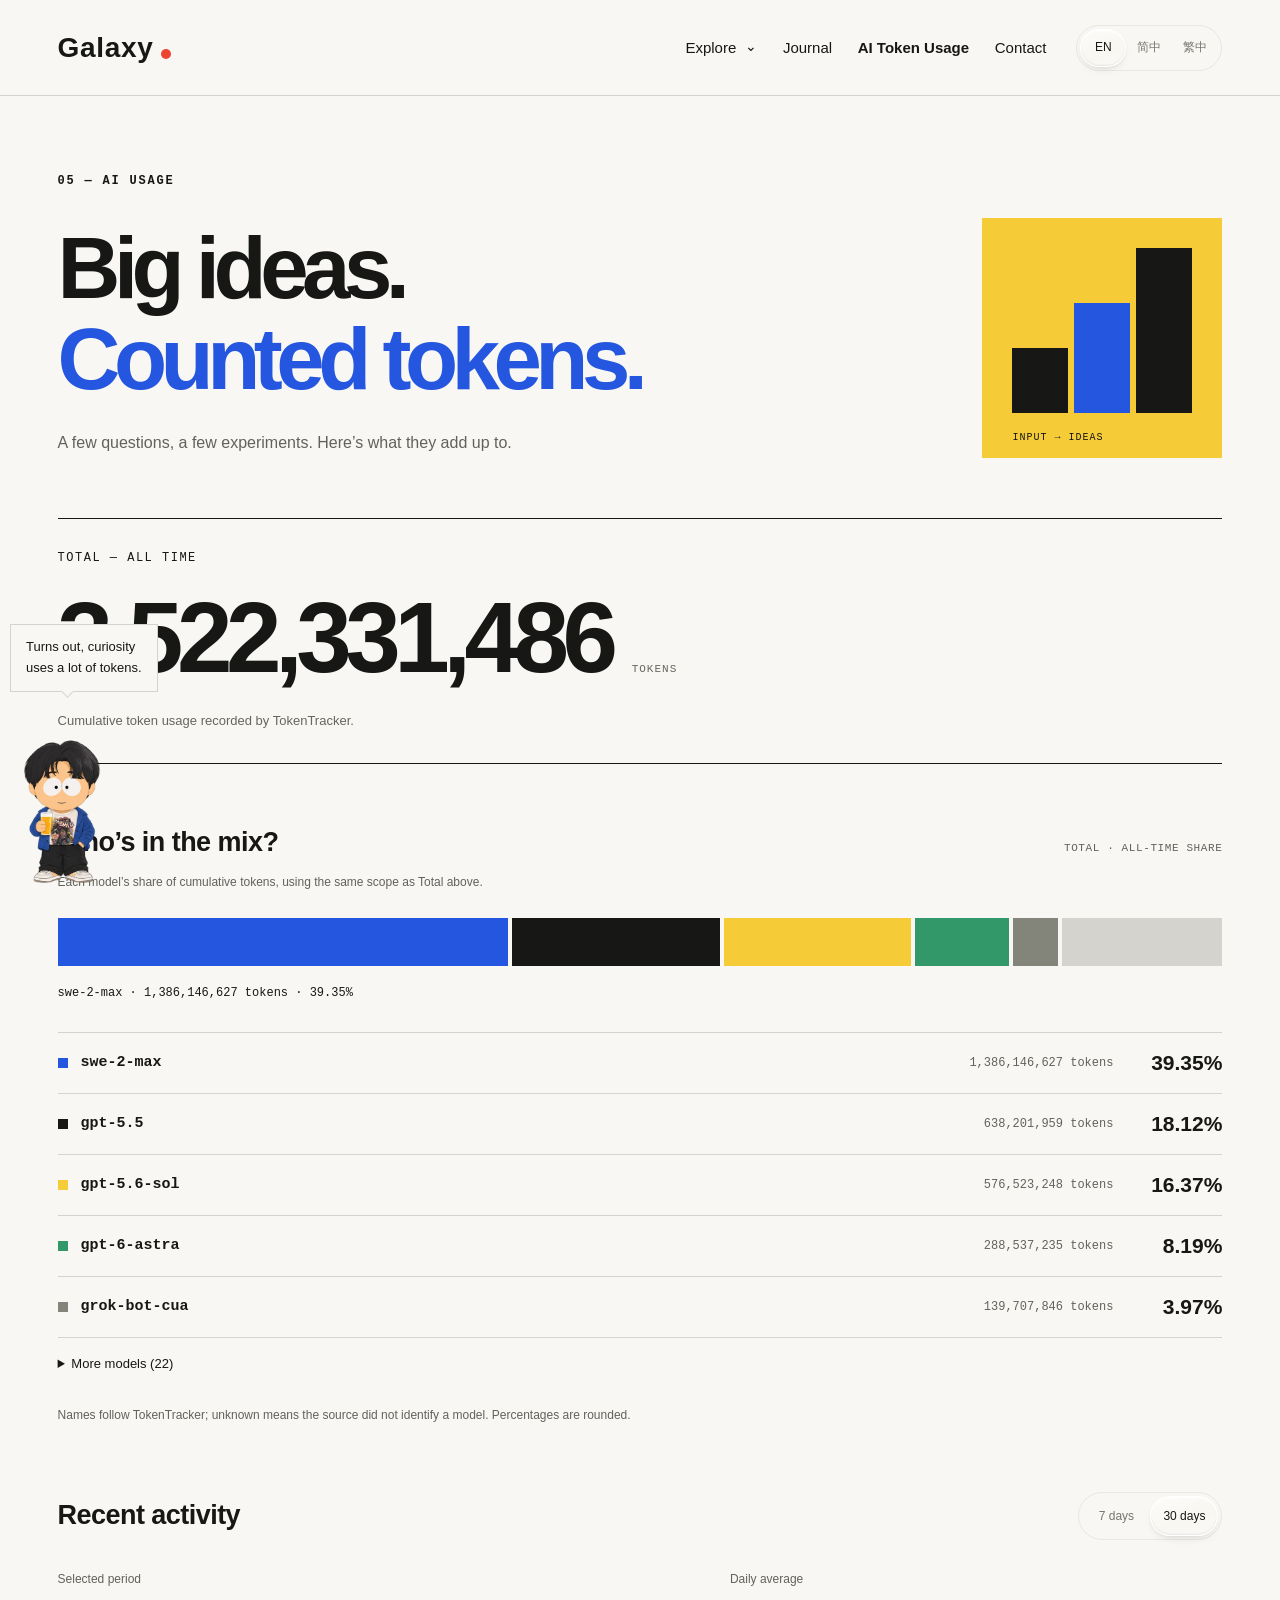
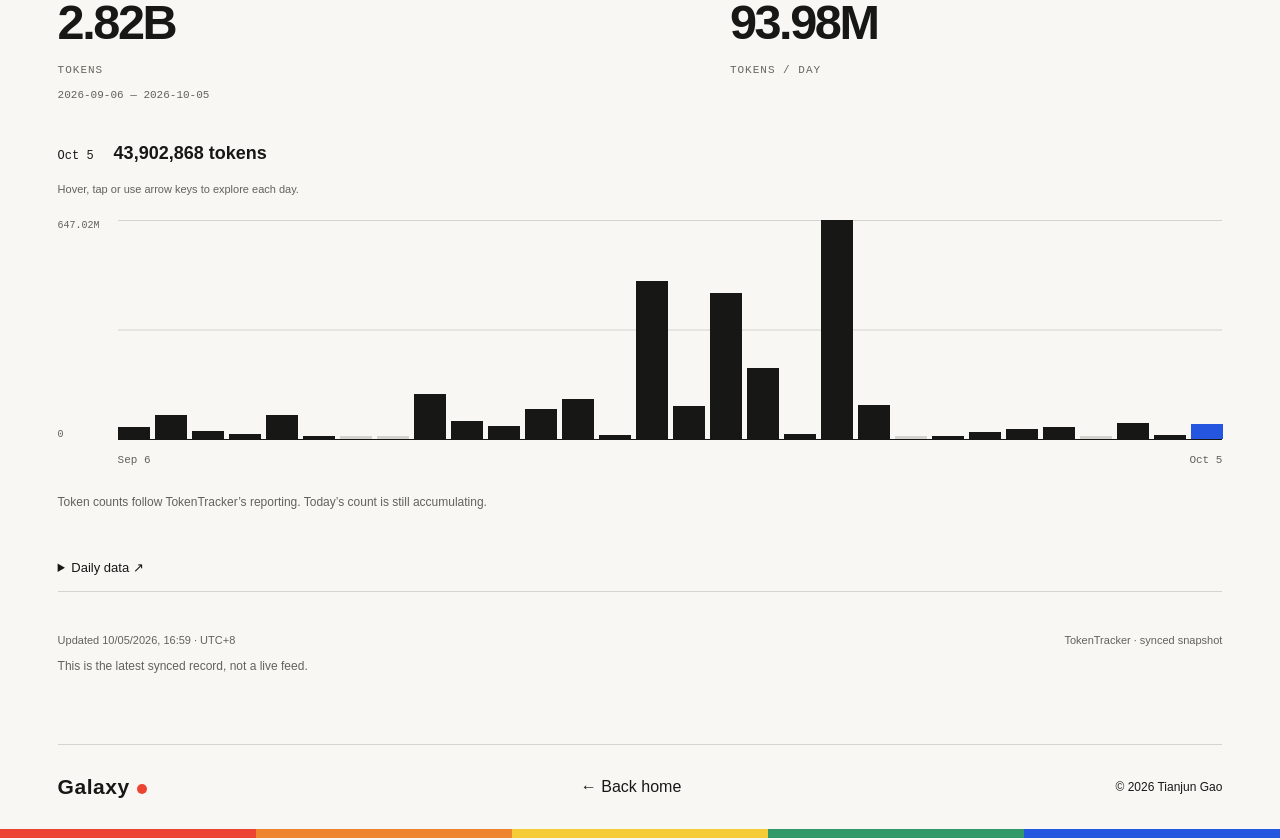
==== ai-usage/index.html @ e9c2cd95 "Invite visitors to a seated guitar performance with supplied audio" ====
<!doctype html>
<html lang="zh-Hant"><head><meta charset="utf-8"><meta name="viewport" content="width=device-width, initial-scale=1"><meta name="application-name" content="Galaxy"><meta property="og:site_name" content="Galaxy"><title>Galaxy — AI Token Usage</title><meta name="description" content="A small record of my everyday work with AI, in tokens."><link rel="stylesheet" href="../style.css?v=6f092543e8e5"><link rel="stylesheet" href="usage.css?v=4446fcb0bebd"><link rel="stylesheet" href="../pet.css?v=651a02dda43a">
</head>
<body class="usage-page"><a class="skip" href="#trend" data-i18n="skip">跳至用量趨勢</a><header><a data-i18n="brand" class="wordmark brand-wordmark" lang="en" href="/tianjun-portfolio/" aria-label="Galaxy home">Galaxy<span class="logo-dot"></span></a><nav aria-label="Main navigation"><details class="site-explore"><summary>Explore</summary><div class="explore-menu"><a data-project-nav="attention" href="/tianjun-portfolio/projects/cs14-attention-platform/">Attention research platform</a><a data-project-nav="flash" href="/tianjun-portfolio/projects/flash-man/">Flash Man</a><a data-project-nav="deyan" href="/tianjun-portfolio/projects/deyan-gis-internship/">AI + GIS internship</a><a data-project-nav="raizz" href="/tianjun-portfolio/projects/raizz-growth/">raizz internship</a></div></details><a data-i18n="blog" href="/tianjun-portfolio/blog/">Journal</a><a data-i18n="usage" class="usage-link" aria-current="page" href="/tianjun-portfolio/ai-usage/">AI Token Usage</a><a data-i18n="contact" href="/tianjun-portfolio/#contact">Contact</a></nav><div class="language-switch" role="group" aria-label="Language / 語言"><button type="button" data-language="en" aria-pressed="true" lang="en">EN</button><span aria-hidden="true">/</span><button type="button" data-language="zh-CN" aria-pressed="false" lang="zh-Hans">简中</button><span aria-hidden="true">/</span><button type="button" data-language="zh" aria-pressed="false" lang="zh-Hant">繁中</button></div></header>
<main class="usage-shell">
<section class="usage-intro"><div><p class="eyebrow">05 — AI USAGE</p><h1 data-i18n="headline">腦洞不限，<br><span>Token 有數。</span></h1><p class="usage-deck" data-i18n="deck">把日常的思考與實踐，留下一點數字的痕跡。</p></div><div class="usage-art" aria-hidden="true"><i></i><i></i><i></i><span>INPUT → IDEAS</span></div></section>
<p id="load-status" role="status" data-i18n="loading">正在讀取用量…</p>
<div id="usage-data" hidden>
<section class="total-block" aria-label="Total tokens"><p class="total-label" data-i18n="totalLabel">TOTAL — 累計用量</p><div class="total-value"><strong id="all-total">—</strong><span class="metric-unit">TOKENS</span></div><p class="total-caption" data-i18n="totalCaption">TokenTracker 記錄至今的 token 總量。</p></section>
<section class="model-section" aria-labelledby="model-title"><div class="model-heading"><h2 id="model-title" data-i18n="modelsTitle">誰在一起開腦洞？</h2><span class="model-scope" data-i18n="modelsScope">TOTAL · 累計占比</span></div><p class="model-caption" data-i18n="modelsCaption">按各模型的累計 token 用量計算，與上方 Total 使用相同口徑。</p><div id="model-stack" class="model-stack" role="group" aria-label="Model token shares"></div><p class="model-readout" id="model-readout" aria-live="polite"></p><div id="model-leaders" class="model-list"></div><details class="model-details"><summary id="more-models"></summary><div id="model-rest" class="model-list"></div></details><p class="model-caption" data-i18n="modelNames">保留 TokenTracker 的模型名稱；unknown 表示來源未標記模型。百分比經過四捨五入。</p></section>
<section id="trend" aria-labelledby="trend-title"><div class="usage-toolbar"><h2 id="trend-title" data-i18n="trend">用量趨勢</h2><div class="range-switch" role="group" aria-label="Time range"><button type="button" data-range="7" aria-pressed="false" data-i18n="seven">7 天</button><button type="button" data-range="30" aria-pressed="true" data-i18n="thirty">30 天</button></div></div>
<div class="usage-metrics"><div class="metric-main"><p data-i18n="period">期間用量</p><strong id="period-total">—</strong><span class="metric-unit">TOKENS</span><span id="date-range"></span></div><div><p data-i18n="average">日均用量</p><strong id="daily-average">—</strong><span class="metric-unit">TOKENS / DAY</span></div></div>
<div class="chart-readout" aria-live="polite"><span id="selected-date"></span><strong id="selected-tokens"></strong></div><p class="chart-help" data-i18n="help">移到或點選柱形，查看每日用量。</p>
<div class="chart-layout"><div class="chart-axis" aria-hidden="true"><span id="chart-max"></span><span>0</span></div><div class="chart-body"><div class="daily-chart" id="daily-chart" role="group" aria-label="Daily token usage"></div><div class="chart-dates" aria-hidden="true"><span id="chart-start"></span><span id="chart-end"></span></div></div></div>
<p class="usage-definition" data-i18n="definition">沿用 TokenTracker 的 token 統計口徑；當天數據仍在累積。</p>
<details class="daily-details"><summary data-i18n="details">每日數據 ↗</summary><table><thead><tr><th data-i18n="date">日期</th><th>Tokens</th></tr></thead><tbody id="daily-rows"></tbody></table></details></section>
<div class="usage-note"><span id="updated-at"></span><span data-i18n="snapshot">TokenTracker · 同步快照</span></div><p class="usage-footnote" data-i18n="note">這是最近一次同步的記錄，並非即時數據。</p>
</div></main>
<footer><a href="/tianjun-portfolio/" class="wordmark brand-wordmark" lang="en">Galaxy<span class="logo-dot"></span></a><a href="/tianjun-portfolio/" data-i18n="backHome">← 回到首頁</a><span>© 2026 <span data-i18n="name">高天駿</span></span></footer><div class="color-bar" aria-hidden="true"><i></i><i></i><i></i><i></i><i></i></div>
<script src="../locale.js?v=5515fde6aac1"></script><script src="usage.js?v=feb43ce2b120"></script><script src="../header.js?v=e4e836d468a0"></script><script src="../pet.js?v=10dcb9b70b74"></script></body></html>
---- style.css ----
:root{--paper:#f8f7f3;--ink:#171716;--red:#ed4332;--blue:#2456df;--yellow:#f6cb38;--green:#32986a;--line:#d4d3ce;font-family:Arial,Helvetica,sans-serif;color:var(--ink);background:var(--paper);font-synthesis:none}*{box-sizing:border-box}html{scroll-behavior:smooth;scroll-padding-top:100px}body{margin:0}a{color:inherit;text-decoration:none}button,a{-webkit-tap-highlight-color:transparent}button{font:inherit;cursor:pointer;color:inherit}button:focus-visible,a:focus-visible,summary:focus-visible{outline:3px solid var(--blue);outline-offset:6px}button:disabled{cursor:default}.skip{position:fixed;top:-60px;left:20px;background:var(--yellow);padding:15px;z-index:20}.skip:focus{top:10px}header{height:96px;padding:0 4.5%;display:flex;align-items:center;justify-content:space-between;border-bottom:1px solid var(--line);background:var(--paper);position:relative;z-index:5}.wordmark{font-weight:800;font-size:29px;letter-spacing:-1.8px;display:inline-flex;align-items:center;gap:8px}.logo-dot{display:inline-block;background:var(--red);width:13px;height:13px;border-radius:50%;align-self:flex-end;margin-bottom:5px}nav{display:flex;gap:38px;align-items:center;font-size:15px}nav a{position:relative}nav a:after{content:'';position:absolute;left:0;right:100%;bottom:-7px;height:2px;background:var(--red);transition:right .2s}nav a:hover:after{right:0}.resume-link{margin-left:20px}.tiny{font:10px monospace;border:1px solid var(--line);padding:3px;margin-left:6px}.hero{padding:72px 4.5% 0;display:grid;grid-template-columns:1.1fr 1fr;gap:24px 5%;max-width:1800px;margin:auto}.eyebrow{font:12px/1.5 'Courier New',monospace;letter-spacing:1.8px;font-weight:600;margin:0 0 32px}h1{font-size:clamp(68px,7.5vw,116px);letter-spacing:-.075em;line-height:.96;font-weight:700;margin:0}h1 span{color:var(--red)}.intro{font-size:17px;line-height:1.65;max-width:420px;margin:30px 0}.button{display:inline-flex;padding:17px 24px;border:1px solid var(--ink);font-size:14px;font-weight:600;align-items:center;justify-content:center;transition:background .2s,color .2s,transform .2s}.button:hover{transform:translateY(-3px)}.dark{color:var(--paper);background:var(--ink)}.dark:hover{background:var(--blue);border-color:var(--blue)}.composition-wrap{padding-top:8px;align-self:center}.composition{aspect-ratio:1.08;display:grid;grid-template-columns:1fr 1fr;grid-template-rows:1fr 1fr;gap:10px;transition:transform .45s cubic-bezier(.2,.8,.2,1)}
/* Keep the original three compositions; make the artwork itself the button. */
.composition{width:100%;padding:0;border:0;background:transparent;appearance:none;text-align:initial;color:inherit;touch-action:manipulation}
.composition:focus-visible{outline:3px solid var(--ink);outline-offset:8px}
.geo{position:relative;overflow:hidden;transition:transform .5s,background .5s}.cell-a{background:var(--red);border-radius:50% 50% 0 0}.cell-a i{position:absolute;width:46%;height:46%;background:var(--paper);border-radius:50%;bottom:-23%;left:27%}.cell-b{background:var(--yellow)}.cell-b i{display:block;width:100%;height:100%;background:var(--ink);border-radius:50%}.cell-c{background:var(--blue);border-radius:50%;display:grid;place-items:center}.cell-c i{width:42%;height:42%;border-radius:50%;background:var(--paper)}.cell-d{background:repeating-linear-gradient(0deg,var(--ink),var(--ink) 17%,transparent 17%,transparent 25%)}.composition[data-remix="1"] .cell-a{transform:rotate(180deg);background:var(--blue)}.composition[data-remix="1"] .cell-b{transform:rotate(90deg);background:var(--red)}.composition[data-remix="1"] .cell-c{background:var(--yellow);transform:scale(.85)}.composition[data-remix="1"] .cell-d{transform:rotate(90deg)}.composition[data-remix="2"] .cell-a{transform:rotate(90deg);background:var(--yellow)}.composition[data-remix="2"] .cell-b{transform:scale(.85);background:var(--blue)}.composition[data-remix="2"] .cell-c{background:var(--red)}.composition[data-remix="2"] .cell-d{transform:rotate(180deg)}.composition-caption{display:flex;align-items:center;justify-content:space-between;margin-top:22px;gap:10px}.composition-caption>span{font:10px/1.5 monospace;letter-spacing:1px}.hero-bottom{grid-column:1/-1;display:flex;justify-content:space-between;font:11px/1.5 monospace;letter-spacing:1px;padding:45px 0 25px;margin-top:15px}.color-bar{height:9px;display:flex}.color-bar i{flex:1;background:var(--red)}.color-bar i:nth-child(2){background:#ef842f}.color-bar i:nth-child(3){background:var(--yellow)}.color-bar i:nth-child(4){background:var(--green)}.color-bar i:nth-child(5){background:var(--blue)}.section{padding:95px 4.5%;scroll-margin-top:10px}h2{font-size:clamp(42px,4.2vw,65px);line-height:1.02;letter-spacing:-.06em;margin:0}.section-heading{display:grid;grid-template-columns:1.4fr 1fr;gap:0 6%;margin-bottom:44px}.section-heading .eyebrow{grid-column:1/-1;margin-bottom:22px}.section-heading>p:last-child{align-self:end;font-size:16px;line-height:1.65;color:#62625d;margin:0}.about{background:#eeede8}.about-intro{font-size:22px;line-height:1.5;max-width:720px;margin:30px 0 50px}.contact h2{font-size:clamp(44px,6vw,88px);max-width:1000px}.contact h2 span{color:var(--red)}.email{display:inline-block;font-size:clamp(18px,2.5vw,32px);letter-spacing:-.03em;border-bottom:1px solid;margin:40px 20px 15px 0}.contact button{background:none;border:1px solid var(--line);padding:10px 16px;font-size:12px}.contact button:hover{background:var(--yellow)}#copy-status{font-size:13px;display:block;min-height:20px}footer{margin:0 4.5%;padding:30px 0;border-top:1px solid var(--line);display:flex;gap:30px;align-items:center;justify-content:space-between}footer p,footer span,footer>a:last-child{font-size:12px}footer .logo-dot{width:10px;height:10px}footer .wordmark{font-size:23px}.sr-only{position:absolute;width:1px;height:1px;padding:0;margin:-1px;overflow:hidden;clip:rect(0,0,0,0);white-space:nowrap;border:0}@media(min-width:1600px){.section{padding-left:max(4.5%,calc((100vw - 1640px)/2));padding-right:max(4.5%,calc((100vw - 1640px)/2))}}@media(max-width:760px){header{height:80px;padding:0 6%}.wordmark{font-size:24px}nav{gap:20px;font-size:14px}.resume-link{display:none}.hero{padding:48px 6% 0;grid-template-columns:1fr;gap:42px}h1{font-size:clamp(66px,14vw,100px)}.eyebrow{font-size:11px;margin-bottom:26px}.intro{font-size:16px;margin:25px 0}.composition-wrap{width:100%;max-width:540px;padding:0}.composition{aspect-ratio:1.25;gap:8px}.hero-bottom{margin:0;padding:0 0 24px;gap:20px;font-size:9px}.index-mark{display:none}.section{padding:64px 6%}.section-heading{grid-template-columns:1fr;gap:22px}.section-heading .eyebrow{margin:0}.section-heading>p:last-child{font-size:15px}.about-intro{font-size:19px}footer{margin:0 6%;gap:25px;flex-wrap:wrap;padding:28px 0}footer p{display:none}footer>span{margin-left:auto}footer>a:last-child{width:100%}.desktop{display:none}}@media(prefers-reduced-motion:reduce){html{scroll-behavior:auto}*,*:before,*:after{transition:none!important;animation:none!important}}
.project-tabs{display:grid;grid-template-columns:repeat(4,minmax(0,1fr));gap:0;border-bottom:1px solid var(--ink);margin-bottom:30px}
.project-tabs button{--tab-color:var(--red);--tab-ink:var(--ink);display:flex;align-items:center;gap:13px;min-height:68px;min-width:0;background:transparent;color:var(--ink);border:0;border-bottom:4px solid transparent;margin-bottom:-1px;padding:17px 22px;font-size:14px;line-height:1.35;font-weight:400;text-align:left;cursor:pointer;transition:background .2s,color .2s}
.project-tabs button[data-project="1"]{--tab-color:var(--yellow)}
.project-tabs button[data-project="2"]{--tab-color:var(--blue);--tab-ink:var(--paper)}
.project-tabs button[data-project="3"]{--tab-color:var(--green)}
.project-tabs button span{font:11px monospace;flex-shrink:0;opacity:.55}
.project-tabs button[aria-selected="true"]{border-bottom-color:var(--ink);font-weight:700}
@media(hover:hover){.project-tabs button:hover{background:var(--tab-color);color:var(--tab-ink)}}
.project-tabs button:focus-visible,.project-tabs button:active{background:var(--tab-color);color:var(--tab-ink)}
.project-panel{display:grid;grid-template-columns:1.16fr 1fr;min-height:450px;background:#eeede8}.project-visual{position:relative;background:var(--red);padding:45px;display:flex;flex-direction:column;justify-content:space-between;overflow:hidden}.visual-top{display:flex;justify-content:space-between;font:11px monospace;letter-spacing:1px}.visual-title{font-size:clamp(48px,5vw,76px);line-height:.96;letter-spacing:-.065em;font-weight:700;max-width:440px;margin:35px 0}.visual-bottom{font:11px/1.5 monospace;display:flex;justify-content:space-between;gap:10px;margin-top:32px}.mini-flow{display:flex;gap:8px;align-items:center;flex-wrap:wrap}.mini-flow span{border:1px solid currentColor;padding:10px 12px;font-size:12px}.mini-flow b{width:14px;height:1px;background:currentColor}.project-info{padding:46px;display:flex;flex-direction:column;align-items:flex-start}.project-info .eyebrow{font-size:11px;letter-spacing:1px;margin-bottom:26px}h3{font-size:32px;line-height:1.1;letter-spacing:-1.4px;margin:0 0 18px}.project-description{font-size:16px;line-height:1.65;color:#53534f;margin:0 0 28px;max-width:420px}.project-stat{font-size:46px;font-weight:600;letter-spacing:-2px;margin-top:auto}.stat-label{font-size:13px;color:#53534f;margin:5px 0 25px}.text-button{background:none;border:0;border-bottom:1px solid;padding:8px 0;font-size:14px;font-weight:bold}.text-button:hover{color:var(--blue)}.project-footnote{margin:15px 0 0;color:#696962;font:11px/1.6 monospace}.about-grid{display:grid;grid-template-columns:1fr 1.3fr;gap:9%;border-top:1px solid #c6c5bf;padding-top:36px}.small-title{font:12px monospace;letter-spacing:1px;margin:0 0 28px}.skill-list{display:flex;flex-wrap:wrap;gap:9px;max-width:340px;margin-bottom:38px}.skill-list span{border:1px solid #c6c5bf;padding:9px 12px;font-size:13px}.education{font-size:15px;line-height:1.65}.education strong{display:block}.education p{margin:0 0 22px}.education span{font-size:12px;color:#65655f}.experience details{border-bottom:1px solid #c6c5bf}.experience summary{list-style:none;cursor:pointer;padding:21px 25px 21px 0;position:relative}.experience summary::-webkit-details-marker{display:none}.experience summary:after{content:'+';position:absolute;right:0;top:25px;font-size:24px;font-weight:400}.experience details[open] summary:after{content:'−'}.experience summary .date{display:block;font:11px monospace;color:#65655f;margin-bottom:9px}.experience summary strong{font-size:20px;letter-spacing:-.6px;display:block}.experience summary .role{display:block;margin-top:7px;font-size:13px}.experience details p{font-size:15px;line-height:1.65;color:#53534f;padding:0 25px 10px 0}.about-note{font-size:14px;line-height:1.7;border-top:1px solid #c6c5bf;padding-top:24px;max-width:340px}dialog{padding:0;border:0;background:var(--paper);color:var(--ink);width:min(900px,calc(100% - 32px));max-height:90dvh;overscroll-behavior:contain}dialog::backdrop{background:#111a;backdrop-filter:blur(4px)}.modal-header{display:flex;justify-content:space-between;align-items:center;padding:20px 36px;border-bottom:1px solid var(--line);position:sticky;top:0;background:var(--paper);z-index:2}.modal-header span{font:12px monospace;letter-spacing:1px}.modal-header button{border:1px solid var(--line);background:transparent;padding:8px 12px}.modal-body{padding:40px}.modal-body h2{font-size:48px;margin-bottom:20px}.modal-meta{font:12px/1.6 monospace;color:#676761;margin:0 0 30px}.modal-body h3{font-size:22px;letter-spacing:-.5px;margin-top:30px}.modal-body p,.modal-body li{font-size:16px;line-height:1.75;color:#494943}.modal-body li{padding-left:5px;margin-bottom:8px}.modal-result{padding:24px;background:var(--yellow);margin-top:32px}.modal-result strong{font-size:32px;letter-spacing:-1px;display:block;margin-bottom:10px}.modal-result p{margin:0;color:var(--ink)}@media(max-width:760px){.project-tabs{grid-template-columns:1fr 1fr;gap:0}.project-tabs button{font-size:14px;min-height:64px;padding:14px 12px;gap:9px}.project-tabs button span{margin-right:0}.project-panel{grid-template-columns:1fr}.project-visual{padding:30px;min-height:330px}.visual-title{font-size:58px;margin:35px 0}.project-info{padding:30px}.project-info h3{font-size:30px}.project-stat{margin-top:5px}.about-grid{grid-template-columns:1fr;gap:40px}.skill-list,.about-note{max-width:none}.modal-header{padding:15px 20px}.modal-body{padding:25px}.modal-body h2{font-size:37px}.mini-flow span{font-size:11px;padding:8px}.mini-flow b{width:9px}}



/* Shared controls, with a separately composed Traditional Chinese edition. */
header{display:grid;grid-template-columns:auto 1fr auto;gap:30px}header nav{justify-self:end}
.language-switch{display:flex;align-items:center;gap:8px;white-space:nowrap;font-size:13px}.language-switch>span{color:#aaa9a3}.language-switch button{border:0;border-bottom:2px solid transparent;background:none;padding:9px 2px;color:#75756d;font-size:13px;line-height:1.2}.language-switch button[aria-pressed="true"]{color:var(--ink);border-bottom-color:var(--ink);font-weight:700}.language-switch button:hover{color:var(--ink)}
.action-arrow{display:inline-block;margin-left:24px;transition:transform .2s}.button:hover .action-arrow,.text-button:hover .action-arrow{transform:translate(3px,-3px)}
.composition{transition:transform .35s}.composition:active{transform:scale(.975)}
@media(hover:hover){.composition:hover{transform:translateY(-5px)}.experience summary:hover{padding-left:12px}.experience summary:hover:after{transform:rotate(90deg)}.experience details[open] summary:hover:after{transform:none}}
.experience summary{transition:padding .25s}.experience summary:after{transition:transform .25s}
.project-info>*{animation:project-enter .35s ease-out both}.project-info .project-description{animation-delay:.04s}.project-info .project-stat{animation-delay:.08s}.project-visual .visual-title{animation:project-enter .4s ease-out}
@keyframes project-enter{from{opacity:0;transform:translateY(10px)}to{opacity:1;transform:translateY(0)}}
html:lang(zh){font-family:"PingFang TC","Noto Sans CJK TC","Microsoft JhengHei",system-ui,sans-serif}
html:lang(zh) .wordmark{font-size:25px;font-weight:700;letter-spacing:.12em;gap:5px}
html:lang(zh) header nav{gap:36px;font-size:14px;letter-spacing:.12em}
html:lang(zh) .hero{grid-template-columns:1fr 1fr;gap:26px 7%;padding-top:80px}
html:lang(zh) .hero-copy{align-self:center;padding-bottom:8px}
html:lang(zh) .eyebrow,html:lang(zh) .small-title{font-family:inherit;font-size:12px;letter-spacing:.16em;font-weight:500}
html:lang(zh) h1{font-size:clamp(54px,5.5vw,92px);font-weight:800;line-height:1.3;letter-spacing:-.045em;white-space:nowrap}
html:lang(zh) .intro{font-size:16px;line-height:1.95;letter-spacing:.025em;margin:28px 0 30px;max-width:28em}
html:lang(zh) .button{font-size:13px;letter-spacing:.12em;padding:16px 23px}
html:lang(zh) .composition-caption>span,html:lang(zh) .hero-bottom{font-family:inherit;font-size:11px;letter-spacing:.12em}
html:lang(zh) .hero-bottom{padding-top:44px}
html:lang(zh) h2{font-size:clamp(38px,3.8vw,60px);font-weight:700;line-height:1.35;letter-spacing:-.035em}
html:lang(zh) .section-heading{grid-template-columns:1fr 1fr;gap:0 7%;align-items:end}
html:lang(zh) .section-heading>p:last-child{font-size:14px;line-height:1.95;padding-bottom:7px;letter-spacing:.04em}
html:lang(zh) .project-tabs button{font-size:15px;letter-spacing:.08em;padding:18px 22px}
html:lang(zh) .project-panel{grid-template-columns:1fr 1fr;min-height:470px}
html:lang(zh) .project-visual{padding:38px 40px}
html:lang(zh) .visual-top,html:lang(zh) .visual-bottom{font-family:inherit;font-size:11px;letter-spacing:.12em}
html:lang(zh) .visual-title{font-size:clamp(40px,4.4vw,68px);line-height:1.3;letter-spacing:-.04em;font-weight:750;max-width:none;margin:35px 0}
html:lang(zh) .mini-flow{gap:10px}html:lang(zh) .mini-flow span{font-size:12px;letter-spacing:.04em;padding:9px 11px}
html:lang(zh) .project-info{padding:40px;justify-content:flex-start}
html:lang(zh) .project-info .eyebrow{font-size:11px;letter-spacing:.08em;margin-bottom:23px}
html:lang(zh) .project-info h3{font-size:24px;letter-spacing:0;line-height:1.5;font-weight:600;margin-bottom:14px}
html:lang(zh) .project-description{font-size:15px;line-height:1.85;max-width:28em;margin-bottom:26px}
html:lang(zh) .project-stat{font-family:Arial,sans-serif;font-size:56px;line-height:1.1;letter-spacing:-2px;display:flex;gap:14px;align-items:baseline;flex-wrap:wrap}
html:lang(zh) .stat-unit{font-family:"PingFang TC","Microsoft JhengHei",system-ui,sans-serif;font-size:13px;letter-spacing:.08em;font-weight:400}
html:lang(zh) .stat-label{font-size:12px;line-height:1.8;margin-top:12px}
html:lang(zh) .text-button{font-size:13px;letter-spacing:.08em;font-weight:500}
html:lang(zh) .project-footnote{font-family:inherit;font-size:11px;letter-spacing:.12em;margin-top:18px}
html:lang(zh) .about-intro{font-size:18px;line-height:1.95;max-width:34em;margin:28px 0 48px}
html:lang(zh) .about-grid{grid-template-columns:1fr 1fr;gap:7%}
html:lang(zh) .skill-list{gap:8px;max-width:380px}
html:lang(zh) .skill-list span{font-size:12px;padding:9px 13px;letter-spacing:.04em}
html:lang(zh) .education{line-height:1.9}
html:lang(zh) .education strong{font-weight:600;margin-bottom:4px}
html:lang(zh) .experience summary strong{font-size:20px;letter-spacing:0;line-height:1.45;font-weight:600}
html:lang(zh) .experience summary .date{font-family:inherit;font-size:11px;letter-spacing:.06em}
html:lang(zh) .experience summary .role{font-size:12px;letter-spacing:.04em}
html:lang(zh) .experience details p,html:lang(zh) .about-note{font-size:14px;line-height:1.9}
html:lang(zh) .contact h2{font-size:clamp(42px,5.2vw,80px);line-height:1.35}
html:lang(zh) .email{font-family:Arial,sans-serif}
html:lang(zh) .modal-header span,html:lang(zh) .modal-meta{font-family:inherit;font-size:12px;letter-spacing:.05em}
html:lang(zh) .modal-body h2{font-size:32px;letter-spacing:0;line-height:1.5}
html:lang(zh) .modal-body h3{font-size:19px;letter-spacing:.02em}
html:lang(zh) .modal-body p,html:lang(zh) .modal-body li{font-size:15px;line-height:1.95}
html:lang(zh) .modal-result strong{font-size:24px;letter-spacing:0;line-height:1.5}
@media(max-width:1000px) and (min-width:761px){header{gap:20px}header nav,html:lang(zh) header nav{gap:20px}.resume-link{margin-left:0}html:lang(zh) h1{font-size:5.2vw}html:lang(zh) .project-info,html:lang(zh) .project-visual{padding:28px}html:lang(zh) .mini-flow{gap:5px}html:lang(zh) .mini-flow span{padding:7px;font-size:11px}}
@media(max-width:760px){header{height:auto;grid-template-columns:1fr auto;padding:18px 6% 14px;gap:18px 20px}header nav{grid-column:1/-1;grid-row:2;justify-self:stretch;justify-content:space-between;gap:16px;font-size:14px}.language-switch{grid-column:2;grid-row:1}.resume-link{display:inline;margin-left:0}.tiny{display:none}html:lang(zh) .wordmark{font-size:22px}html:lang(zh) header nav{gap:16px}html:lang(zh) .hero{padding-top:42px;grid-template-columns:1fr;gap:34px}html:lang(zh) h1{font-size:clamp(45px,11.8vw,80px);line-height:1.3}html:lang(zh) .hero-copy .eyebrow{margin-bottom:22px;font-size:11px}html:lang(zh) .intro{font-size:14px;margin:22px 0 24px}html:lang(zh) .hero-bottom{padding:0 0 24px;font-size:10px;gap:14px}html:lang(zh) .composition-caption{margin-top:15px}html:lang(zh) .section-heading{grid-template-columns:1fr;gap:20px}html:lang(zh) .section-heading>p:last-child{padding:0}html:lang(zh) .project-tabs button{font-size:14px;padding:14px 12px;gap:10px}html:lang(zh) .project-panel,html:lang(zh) .about-grid{grid-template-columns:1fr}html:lang(zh) .project-visual{min-height:330px;padding:28px}html:lang(zh) .visual-title{font-size:clamp(40px,11vw,64px);margin:30px 0}html:lang(zh) .project-info{padding:30px 28px}html:lang(zh) .project-info h3{font-size:22px}html:lang(zh) .project-stat{font-size:50px;margin-top:0}html:lang(zh) .about-intro{font-size:16px;max-width:32em}html:lang(zh) .modal-body h2{font-size:26px}html:lang(zh) .modal-result strong{font-size:22px}html:lang(zh) .modal-header span{font-size:10px}html:lang(zh) .contact h2{font-size:clamp(36px,9.5vw,60px)}}
@media(max-width:760px){html:lang(zh) .mini-flow{gap:6px;flex-wrap:nowrap}html:lang(zh) .mini-flow span{flex:1;white-space:nowrap;text-align:center;font-size:11px;padding:9px 5px}html:lang(zh) .mini-flow b{width:8px;flex-shrink:0}}

/* Galaxy stays a Latin wordmark in both language editions. */
.wordmark.brand-wordmark,html:lang(zh) .wordmark.brand-wordmark{font-family:Arial,Helvetica,sans-serif;font-size:28px;font-weight:800;letter-spacing:.025em;gap:7px;white-space:nowrap}
.wordmark.brand-wordmark .logo-dot{width:10px;height:10px;margin-bottom:5px}
footer .wordmark.brand-wordmark,html:lang(zh) footer .wordmark.brand-wordmark{font-size:21px}
@media(max-width:760px){header .wordmark.brand-wordmark,html:lang(zh) header .wordmark.brand-wordmark{font-size:24px}}

/* Simplified Chinese uses the same deliberate Chinese layout, with matching glyphs. */
html:lang(zh-Hans){font-family:"PingFang SC","Noto Sans CJK SC","Microsoft YaHei",system-ui,sans-serif}
html:lang(zh-Hans) .stat-unit{font-family:"PingFang SC","Microsoft YaHei",system-ui,sans-serif}
@media(min-width:761px) and (max-width:1100px){header{gap:18px}header nav,html:lang(zh) header nav{gap:20px}.resume-link{margin-left:0}}

/* Shared six-link navigation, including AI Usage. */
header nav,html:lang(zh) header nav{gap:clamp(14px,2vw,30px)}
header nav a{white-space:nowrap}header nav a[aria-current="page"]{font-weight:700}
@media(max-width:1000px) and (min-width:761px){header{gap:16px;padding-left:3%;padding-right:3%}header nav,html:lang(zh) header nav{gap:14px;font-size:13px}header .resume-link{margin-left:0}}
@media(max-width:760px){header nav,html:lang(zh) header nav{gap:8px;font-size:12px;letter-spacing:0}header nav{flex-wrap:wrap;row-gap:16px}header .resume-link{margin-left:0}}
/* One quiet entry point for Work, About and Journal. */
.site-explore{position:relative}.site-explore summary{display:flex;align-items:center;gap:9px;cursor:pointer;list-style:none;white-space:nowrap}.site-explore summary::-webkit-details-marker{display:none}.site-explore summary:after{content:'⌄';font:14px Arial;transform:translateY(-2px)}.site-explore[open] summary:after{transform:rotate(180deg) translateY(-2px)}.explore-menu{position:absolute;top:calc(100% + 18px);left:-20px;min-width:165px;display:flex;flex-direction:column;gap:0;padding:8px 0;background:var(--paper);border:1px solid var(--ink);box-shadow:4px 4px 0 var(--ink);z-index:10}.explore-menu a{display:block;padding:13px 20px}.explore-menu a:after{display:none}.explore-menu a:hover,.explore-menu a:focus-visible{background:var(--yellow);outline-offset:-3px}
@media(max-width:760px){header nav,html:lang(zh) header nav{font-size:13px;gap:10px}}

/* Project shortcuts share the Explore menu on every page. */
.explore-menu{width:290px;max-width:calc(100vw - 44px)}
.explore-menu a{white-space:normal;line-height:1.5}
.explore-menu a[aria-current="page"]{font-weight:700;background:#efeee8}
@media(max-width:760px){.explore-menu{left:0}}

/* The original compact toolkit, with language details kept beside education. */
#about .toolkit-groups .skill-list{max-width:440px;gap:8px;margin-bottom:0}
#about .toolkit-groups .skill-list span{padding:8px 10px;font-size:12px;line-height:1.5}
.about-languages{margin-top:30px;padding-top:24px;border-top:1px solid #c6c5bf;max-width:440px}
.about-languages .small-title{margin-bottom:18px}
.about-languages>p:not(.small-title){font-size:14px;line-height:1.8;margin:0 0 12px;color:#53534f}
.about-languages strong{font-weight:600;color:var(--ink);margin-right:10px}
.about-languages span{font-size:12px}
@media(max-width:760px){#about .toolkit-groups .skill-list,.about-languages{max-width:none}}

/* A small creative credential balances the lower half of About. */
.about-recognition{max-width:440px;margin-top:30px;padding-top:24px;border-top:1px solid #c6c5bf}
.about-recognition>.small-title{display:flex;justify-content:space-between;align-items:center;margin-bottom:18px}
.about-recognition>.small-title span{font:11px monospace;letter-spacing:1px;color:#62625d}
.award-line{display:grid;grid-template-columns:56px 1fr;gap:20px;align-items:center}
.award-line h3{font-size:20px;line-height:1.4;letter-spacing:-.02em;margin:0 0 6px}
.award-line p{font-size:13px;line-height:1.7;color:#62625d;margin:0}
.award-mark{height:60px;position:relative}
.award-mark i{position:absolute;top:0;left:3px;width:44px;height:44px;background:var(--yellow);border-radius:50%}
.award-mark b{position:absolute;bottom:0;left:16px;width:18px;height:39px;background:var(--blue);mix-blend-mode:multiply}
@media(max-width:760px){.about-recognition{max-width:none}.award-line h3{font-size:19px}}

@media(min-width:761px){#about .about-grid{grid-template-rows:auto auto auto;row-gap:24px}#about .about-grid>div{display:grid;grid-template-rows:subgrid;grid-row:1/4;min-width:0}#about .about-grid>div:first-child{grid-column:1}#about .about-education{grid-column:2}#about .about-grid>div>.small-title{margin:0}#about .about-recognition,#about .about-languages{margin-top:0;width:100%;align-self:start}#about .education p:last-child{margin-bottom:0}}

.award-list{list-style:none;margin:22px 0 0;padding:0}
.award-list li{display:grid;grid-template-columns:64px 1fr;gap:12px;padding:11px 0;border-top:1px solid #d8d7d0}
.award-list li>span{font:11px/1.8 monospace;color:#62625d}
.award-list p{font-size:13px;line-height:1.8;margin:0;color:#53534f}

/* Give language credentials their real working context. */
.language-practice{list-style:none;margin:20px 0 0;padding:0}
.language-practice li{display:grid;grid-template-columns:76px minmax(0,1fr);gap:14px;border-top:1px solid #d8d7d0;padding:12px 0}
.about-languages .language-practice strong{font-size:12px;font-weight:500;line-height:1.8;margin:0}
.language-practice p{font-size:13px;line-height:1.8;color:#53534f;margin:0}
#about{padding-bottom:56px}
@media(max-width:760px){#about{padding-bottom:44px}.language-practice li{grid-template-columns:70px minmax(0,1fr);gap:12px}}

/* A single clear capsule, without the grey segmented-control tray. */
:is(.language-switch,.range-switch).glass-language{position:relative;isolation:isolate;gap:0;padding:3px;background:transparent;border:1px solid #17171612;border-radius:30px;box-shadow:none;touch-action:pan-y;user-select:none}
.glass-language>span{display:none}
:is(.language-switch,.range-switch).glass-language button{position:relative;z-index:1;flex:0 0 46px;width:46px;min-height:38px;padding:8px 0;border:0;border-radius:24px;background:transparent;font-size:12px;font-weight:500;letter-spacing:0;color:#77766e;transition:color .2s ease;touch-action:pan-y}
:is(.language-switch,.range-switch).glass-language button[aria-pressed="true"]{color:var(--ink);font-weight:500}
:is(.language-switch,.range-switch).glass-language button:hover{color:var(--ink)}
.glass-language:before{content:'';position:absolute;z-index:0;top:3px;bottom:3px;left:0;box-sizing:border-box;width:var(--lens-width,46px);transform:translate3d(var(--lens-x,3px),0,0) scale(var(--lens-sx,1),var(--lens-sy,1));border-radius:24px;background:linear-gradient(155deg,rgb(255 255 255 / var(--lens-clarity,.62)),#ffffff0a 55%,#ffffff52);border:1px solid #ffffffec;box-shadow:inset 0 1px 1px #fff,inset 0 -1px 2px #77736324,0 2px 4px #1717160b,0 5px 12px -6px #17171626;opacity:0;pointer-events:none;-webkit-backdrop-filter:blur(2px) saturate(1.15);backdrop-filter:blur(2px) saturate(1.15)}
.glass-language.has-lens:before{opacity:1}
.glass-language:after{content:'';position:absolute;inset:0;pointer-events:none;border-radius:inherit;background:radial-gradient(50px 30px at var(--light-x,-100px) 0,#ffffffa0,transparent);opacity:.6}
:is(.language-switch,.range-switch).glass-language button:focus-visible{outline:2px solid var(--blue);outline-offset:1px}
@media(pointer:coarse){:is(.language-switch,.range-switch).glass-language button{min-height:44px}}
@media(prefers-reduced-motion:reduce){:is(.language-switch,.range-switch).glass-language button{transition:none}.glass-language:after{display:none}}
@media(forced-colors:active){.glass-language:before,.glass-language:after{display:none}:is(.language-switch,.range-switch).glass-language button[aria-pressed="true"]{outline:2px solid Highlight;outline-offset:-3px}}

/* The range selector uses the same lens, with room for translated day labels. */
.range-switch.glass-language button{flex-basis:68px;width:68px;min-height:40px}
.range-switch.glass-language button:hover,.range-switch.glass-language button[aria-pressed="true"]{background:transparent;color:var(--ink)}
/* A floating menu with crisp, readable labels above the translucent surface. */
.glass-explore .explore-menu{padding:7px;background:rgb(248 247 243 / .94);border:1px solid #ffffffdb;border-radius:15px;box-shadow:inset 0 1px 0 #fff,0 0 0 1px #1717160c,0 12px 35px -12px #17171638;-webkit-backdrop-filter:blur(18px) saturate(1.12);backdrop-filter:blur(18px) saturate(1.12);transform-origin:24px 0;isolation:isolate}
.glass-explore .explore-menu a{position:relative;z-index:1;padding:13px 14px;border-radius:9px;background:transparent;transition:color .18s ease}
.glass-explore .explore-menu a:hover,.glass-explore .explore-menu a:focus-visible{background:transparent;color:var(--ink)}
.glass-explore .explore-menu a[aria-current="page"]{background:color-mix(in srgb,var(--project-accent) 12%,transparent);box-shadow:inset 3px 0 0 var(--project-accent)}
.glass-explore .explore-menu:before{content:'';position:absolute;left:7px;right:7px;top:0;height:var(--menu-h,44px);transform:translateY(var(--menu-y,7px));border:1px solid #fff9;border-radius:9px;background:linear-gradient(130deg,color-mix(in srgb,var(--menu-accent,#62625d) 38%,#ffffffb8),color-mix(in srgb,var(--menu-accent,#62625d) 26%,#ffffff50));box-shadow:inset 3px 0 0 var(--menu-accent,#62625d),inset 0 1px 0 #fffc,0 2px 5px #1717160d;opacity:0;pointer-events:none;transition:transform .23s cubic-bezier(.22,1,.36,1),height .23s ease,opacity .15s ease}
.glass-explore .explore-menu.has-hover:before{opacity:1}
.glass-explore summary:after{transition:transform .23s ease}
.glass-explore[open] summary[aria-expanded="false"]:after{transform:translateY(-2px)}
@media(pointer:coarse){.range-switch.glass-language button{min-height:44px}}
@media(prefers-reduced-motion:reduce){.glass-explore .explore-menu:before,.glass-explore summary:after{transition:none}}
@media(forced-colors:active){.glass-explore .explore-menu{border:1px solid CanvasText;background:Canvas}.glass-explore .explore-menu:before{display:none}.glass-explore .explore-menu a:hover{outline:1px solid Highlight}}

/* A quiet graphite accent keeps navigation separate from project artwork. */
.glass-explore [data-project-nav]{--project-accent:#62625d}
.glass-explore .explore-menu a:focus-visible{outline:2px solid var(--project-accent);outline-offset:-2px}
@media(forced-colors:active){.glass-explore .explore-menu a[aria-current="page"]{outline:2px solid Highlight;outline-offset:-2px}}

/* A personal photograph pairs with the introduction, before the toolkit. */
.about-opening{display:grid;grid-template-columns:minmax(0,1.2fr) minmax(0,1fr);gap:7%;align-items:center;margin-bottom:60px}
.about-copy{min-width:0}
#about .about-copy .about-intro{max-width:29em;margin:28px 0 0}
.about-photo{width:min(100%,320px);margin:0;justify-self:center;padding:10px 10px 0;background:var(--paper);border:1px solid #deddd7}
.about-photo img{display:block;width:100%;height:auto;aspect-ratio:3/4;object-fit:cover}
.about-photo figcaption{display:flex;flex-direction:column;gap:7px;padding:16px 4px 18px}
.photo-label{font:12px/1.5 Arial,Helvetica,sans-serif;letter-spacing:0;color:#62625d}
.photo-caption{font-size:13px;line-height:1.5}
html:lang(zh) .photo-label{font-family:inherit;letter-spacing:.14em}
html:lang(zh) .photo-caption{letter-spacing:.04em}
@media(max-width:760px){.about-opening{grid-template-columns:1fr;gap:30px;margin-bottom:42px}.about-photo{width:min(100%,280px);justify-self:start}#about .about-copy .about-intro{margin-top:24px}}
---- ai-usage/usage.css ----
.usage-shell{max-width:1600px;margin:auto;padding:76px 4.5% 55px}.usage-intro{display:grid;grid-template-columns:1fr 240px;align-items:center;gap:60px;margin-bottom:60px}.usage-intro h1{font-size:clamp(56px,6.8vw,100px);line-height:1.05}.usage-intro h1 span{color:var(--blue)}html:lang(zh) .usage-intro h1{font-size:clamp(42px,5.3vw,76px);line-height:1.3;white-space:normal}.usage-deck{color:#62625d;font-size:16px;line-height:1.8;max-width:32em;margin:24px 0 0}.usage-art{height:240px;position:relative;background:var(--yellow);overflow:hidden;align-self:end}.usage-art i{position:absolute;background:var(--ink);width:56px;bottom:45px}.usage-art i:nth-child(1){height:65px;left:30px}.usage-art i:nth-child(2){height:110px;left:92px;background:var(--blue)}.usage-art i:nth-child(3){height:165px;left:154px}.usage-art span{position:absolute;bottom:15px;left:30px;font:10px monospace;letter-spacing:1px}.total-block{border-top:1px solid var(--ink);border-bottom:1px solid var(--ink);padding:32px 0 30px;margin-bottom:65px}.total-label{font:12px monospace;letter-spacing:1.5px;margin:0 0 16px}.total-value{display:flex;align-items:baseline;gap:20px;flex-wrap:wrap}.total-value strong{font:700 clamp(42px,7.8vw,112px)/1.15 Arial,sans-serif;letter-spacing:-.065em;overflow-wrap:anywhere}.metric-unit{font:11px monospace;letter-spacing:1px;color:#66665e}.total-caption{margin:14px 0 0;color:#66665e;font-size:13px;line-height:1.8}.usage-toolbar{display:flex;align-items:center;justify-content:space-between;gap:20px}.usage-toolbar h2,html:lang(zh) .usage-toolbar h2{font-size:27px;letter-spacing:-.02em}.range-switch{display:flex;border:1px solid var(--ink)}.range-switch button{border:0;background:transparent;padding:12px 20px;font-size:12px}.range-switch button[aria-pressed=true]{background:var(--ink);color:var(--paper)}.range-switch button:hover{background:var(--yellow);color:var(--ink)}.usage-metrics{display:grid;grid-template-columns:1.3fr 1fr;gap:32px;margin:32px 0 42px}.usage-metrics p{font-size:12px;color:#62625d;margin:0 0 10px}.usage-metrics strong{display:block;font:700 clamp(30px,3.8vw,52px)/1.1 Arial,sans-serif;letter-spacing:-.05em;margin-bottom:10px}#date-range{display:block;font:11px monospace;color:#62625d;margin-top:12px}.chart-readout{display:flex;gap:20px;align-items:baseline;min-height:28px;font:12px monospace}.chart-readout strong{font:700 18px Arial,sans-serif}.chart-help{font-size:11px;color:#62625d;margin:12px 0 25px}.chart-layout{display:flex;gap:15px}.chart-axis{width:45px;flex-shrink:0;height:220px;display:flex;flex-direction:column;justify-content:space-between;font:10px monospace;color:#62625d}.chart-body{flex:1;min-width:0}.daily-chart{height:220px;display:flex;align-items:stretch;gap:5px;border-bottom:1px solid var(--ink);background:linear-gradient(var(--line) 1px,transparent 1px);background-size:100% 50%}.day-bar{position:relative;flex:1;min-width:0;border:0;background:transparent;padding:0;display:flex;align-items:flex-end;touch-action:manipulation}.day-bar i{display:block;width:100%;height:var(--bar-height);min-height:3px;background:var(--ink);transition:background .15s,opacity .15s}.day-bar[data-zero=true] i{background:#d4d3ce}.day-bar:hover i,.day-bar:focus-visible i{background:var(--blue)}.day-bar[aria-pressed=true] i{background:var(--blue)}.day-bar:focus-visible{outline-offset:2px}.chart-dates{display:flex;justify-content:space-between;font:11px monospace;color:#62625d;margin-top:14px}.usage-definition,.usage-footnote{color:#62625d;font-size:12px;line-height:1.8;margin-top:26px}.daily-details{margin-top:30px;border-bottom:1px solid var(--line)}.daily-details summary{cursor:pointer;font-size:13px;padding:16px 0}.daily-details table{border-collapse:collapse;width:100%;font-size:13px}.daily-details th,.daily-details td{padding:12px 0;border-top:1px solid var(--line);text-align:left}.daily-details td:last-child,.daily-details th:last-child{text-align:right;font-variant-numeric:tabular-nums}.usage-note{display:flex;justify-content:space-between;gap:20px;flex-wrap:wrap;font-size:11px;margin-top:42px;color:#62625d}.usage-footnote{margin-top:10px}#load-status:empty{display:none}[hidden]{display:none!important}
@media(max-width:760px){.usage-shell{padding:42px 6%}.usage-intro{grid-template-columns:1fr;gap:0;margin-bottom:35px}.usage-art{display:none}.usage-intro h1{font-size:56px}html:lang(zh) .usage-intro h1{font-size:42px}.usage-deck{font-size:14px}.total-block{margin-bottom:42px;padding:24px 0}.total-value{gap:10px}.total-value strong{font-size:clamp(35px,8.8vw,66px)}.usage-toolbar h2,html:lang(zh) .usage-toolbar h2{font-size:23px}.range-switch button{padding:10px 14px}.usage-metrics{gap:18px;margin:28px 0}.usage-metrics strong{font-size:34px}.daily-chart{gap:3px;height:180px}.chart-axis{height:180px;width:34px}.chart-layout{gap:10px}.chart-readout{gap:12px}.chart-readout strong{font-size:16px}}
@media(prefers-reduced-motion:reduce){.day-bar i{transition:none}}
.model-section{margin-bottom:65px}.model-heading{display:flex;justify-content:space-between;gap:20px;align-items:baseline}.model-heading h2,html:lang(zh) .model-heading h2{font-size:27px;letter-spacing:-.02em}.model-scope{font:11px monospace;letter-spacing:.6px;color:#62625d;white-space:nowrap}.model-caption{color:#62625d;font-size:12px;line-height:1.8;margin:16px 0 24px}.model-stack{display:flex;gap:4px;height:48px}.model-stack button{min-width:0;flex-basis:0;border:0;padding:0;transition:transform .15s}.model-stack button:hover,.model-stack button:focus-visible{transform:translateY(-4px)}.model-readout{min-height:20px;margin:18px 0 28px;font:12px/1.6 monospace;overflow-wrap:anywhere}.model-row{display:grid;grid-template-columns:minmax(0,1fr) auto 85px;align-items:center;gap:24px;border-top:1px solid var(--line);padding:18px 0}.model-name{font:600 15px/1.5 monospace;overflow-wrap:anywhere;display:flex;align-items:center;gap:13px}.model-name i{display:inline-block;width:10px;height:10px;flex-shrink:0}.model-tokens{font:12px monospace;color:#62625d}.model-ratio{text-align:right;font:700 21px Arial,sans-serif;font-variant-numeric:tabular-nums}.model-details summary{padding:18px 0;font-size:13px;cursor:pointer;border-top:1px solid var(--line)}
@media(max-width:760px){.model-section{margin-bottom:42px}.model-heading{display:block}.model-heading h2,html:lang(zh) .model-heading h2{font-size:23px}.model-scope{display:block;margin-top:12px}.model-row{grid-template-columns:minmax(0,1fr) 78px;gap:6px 12px;padding:15px 0}.model-name{font-size:13px;gap:9px}.model-tokens{grid-column:1;grid-row:2;margin-left:19px;font-size:11px}.model-ratio{grid-column:2;grid-row:1/3;font-size:20px}.model-stack{height:38px}.model-readout{font-size:11px}}
@media(prefers-reduced-motion:reduce){.model-stack button{transition:none}}
---- pet.css ----
.pet-stage{position:fixed;inset:0;z-index:8;overflow:hidden;pointer-events:none;contain:layout paint style}
.galaxy-pet{position:fixed;left:0;top:0;--pet-size:104px;width:var(--pet-size);z-index:8;pointer-events:none;font-family:Arial,Helvetica,sans-serif;--facing:1}
.galaxy-pet.is-settling{transition:transform .26s cubic-bezier(.22,.7,.25,1)}
.galaxy-pet[data-state="drag"]{will-change:transform}
.galaxy-pet [hidden]{display:none!important}.pet-body{position:relative}
.pet-greet,.pet-hide,.pet-return,.pet-peek{pointer-events:auto;appearance:none;color:#171716}
.pet-greet{display:block;width:100%;border:0;padding:0;background:transparent;cursor:grab;touch-action:none;user-select:none;-webkit-user-select:none;position:relative;transform-origin:50% 95%;-webkit-tap-highlight-color:transparent}
.pet-actor{position:relative;display:block;width:100%;aspect-ratio:2/3;transform:scaleX(var(--facing));transform-origin:50% 98%}
.pet-idle,.pet-sprite{display:block;width:100%;height:100%;user-select:none;-webkit-user-drag:none;pointer-events:none}
.pet-idle{object-fit:contain}.pet-sprite{position:absolute;inset:0;visibility:hidden;background-size:400% 200%;background-repeat:no-repeat}
.has-pose .pet-idle{visibility:hidden}.has-pose .pet-sprite{visibility:visible}
.pet-rest{position:absolute;inset:0;visibility:hidden;background-size:400% 200%;background-repeat:no-repeat;pointer-events:none}
.has-rest:is([data-state="idle"],[data-state="sip"],[data-state="drag"],[data-state="docking"]) .pet-idle{visibility:hidden}
.has-rest:is([data-state="idle"],[data-state="sip"],[data-state="drag"],[data-state="docking"]) .pet-rest{visibility:visible}
.pet-coding{position:absolute;inset:0;display:block;visibility:hidden;background-size:200% 200%;background-repeat:no-repeat;pointer-events:none;transform-origin:50% 98%}
.galaxy-pet[data-state="coding"] .pet-idle,.galaxy-pet[data-state="coding"] .pet-sprite{visibility:hidden}
.galaxy-pet[data-state="coding"] .pet-coding{visibility:visible;animation:pet-desk-pop .38s cubic-bezier(.2,.8,.25,1.15) both}
.galaxy-pet[data-state="idle"] .pet-actor{animation:pet-breathe 3.6s ease-in-out infinite,pet-sway 7.8s ease-in-out infinite}
.galaxy-pet.is-paused *{animation-play-state:paused!important}
.galaxy-pet[data-state="drag"] .pet-greet{cursor:grabbing}
.pet-hide{position:absolute;top:-28px;right:-4px;display:grid;place-items:center;width:36px;height:36px;padding:0;border:0;background:transparent;opacity:0;transition:opacity .18s;cursor:pointer}
.pet-hide span{display:grid;place-items:center;box-sizing:border-box;width:22px;height:22px;border:1px solid #d4d3ce;border-radius:50%;background:#f8f7f3;font:15px/1 Arial,sans-serif}
.controls-below .pet-hide{top:auto;bottom:-28px}
.galaxy-pet:hover .pet-hide,.galaxy-pet:focus-within .pet-hide{opacity:1}
.galaxy-pet:is([data-state="drag"],[data-state="docking"]) .pet-hide{opacity:0;pointer-events:none}
.pet-bubble,.pet-invite{position:absolute;bottom:calc(100% + 38px);box-sizing:border-box;width:max-content;max-width:min(230px,calc(100vw - 20px));padding:12px 15px;border:1px solid #d4d3ce;background:#f8f7f3;color:#171716;font-size:13px;line-height:1.6;white-space:pre-line;opacity:0;transform:translateY(5px);transition:opacity .2s,transform .2s;visibility:hidden}
.pet-bubble:after,.pet-invite:after{content:'';position:absolute;left:var(--tail-x,32px);bottom:-5px;width:8px;height:8px;background:#f8f7f3;border-right:1px solid #d4d3ce;border-bottom:1px solid #d4d3ce;transform:rotate(45deg)}
.is-chatting .pet-bubble,.is-inviting .pet-invite{opacity:1;transform:translateY(0);visibility:visible}
.bubble-below .pet-bubble,.bubble-below .pet-invite{bottom:auto;top:calc(100% + 38px)}.bubble-below .pet-bubble:after,.bubble-below .pet-invite:after{top:-5px;bottom:auto;transform:rotate(225deg)}
.pet-invite{pointer-events:auto;white-space:normal;min-width:182px}
.pet-invite-text{margin:0 0 10px;font:inherit}
.pet-song-choices{display:flex;gap:8px}
.pet-song-choices button,.pet-song-toggle,.pet-song-stop{appearance:none;pointer-events:auto;font:12px/1.2 Arial,Helvetica,sans-serif;color:#171716;border:1px solid #d4d3ce;background:#f8f7f3;border-radius:3px;cursor:pointer;touch-action:manipulation}
.pet-song-choices button{flex:1;min-height:36px;padding:8px 12px}
.pet-song-choices button:first-child{background:#171716;color:#f8f7f3;border-color:#171716}
.pet-song-choices button:hover,.pet-song-toggle:hover{background:#e6e4de;color:#171716}
.pet-singing{position:absolute;inset:0;visibility:hidden;background-size:200% 200%;background-repeat:no-repeat;pointer-events:none}
.galaxy-pet.is-performing{--pet-size:150px}
.is-performing .pet-body{padding-bottom:38px}
.galaxy-pet.is-performing .pet-idle,.galaxy-pet.is-performing .pet-rest,.galaxy-pet.is-performing .pet-sprite,.galaxy-pet.is-performing .pet-coding{visibility:hidden}
.is-performing .pet-singing{visibility:visible}
.pet-song-controls{position:absolute;bottom:0;left:50%;transform:translateX(-50%);display:flex;gap:5px;align-items:center;white-space:nowrap}
.pet-song-toggle{min-width:68px;min-height:32px;padding:7px 12px}
.pet-song-stop{width:32px;height:32px;font-size:18px;padding:0}
.pet-song-stop:hover{background:#171716;color:#f8f7f3}
.pet-song-status{position:absolute;bottom:calc(100% + 8px);left:50%;transform:translateX(-50%);white-space:normal;width:var(--pet-size);box-sizing:border-box;padding:8px;background:#f8f7f3;border:1px solid #d4d3ce;font-size:12px;line-height:1.5}
.galaxy-pet.is-tucked{left:auto;top:auto;right:max(14px,env(safe-area-inset-right));bottom:max(14px,env(safe-area-inset-bottom));width:44px}
.pet-return{display:block;width:44px;height:44px;overflow:hidden;border:1px solid #d4d3ce;border-radius:50%;padding:3px;background:#f8f7f3;cursor:pointer}
.pet-return img{display:block;width:36px;height:54px;max-width:none;pointer-events:none}
.pet-peek{position:absolute;left:0;top:0;width:86px;height:129px;overflow:visible;transform-origin:100% 60%;padding:0;border:0;background:transparent;cursor:grab;touch-action:none;user-select:none;-webkit-user-select:none;-webkit-tap-highlight-color:transparent}
.pet-peek img{display:block;width:100%;height:100%;max-width:none;object-fit:contain;transform-origin:100% 60%;pointer-events:none;-webkit-user-drag:none}
.galaxy-pet[data-state="peek"] .pet-peek{animation:pet-peek-in .45s cubic-bezier(.2,.8,.25,1) both}
.galaxy-pet[data-state="peek"] .pet-peek img{animation:pet-peek-look 5.8s ease-in-out .45s infinite}
.galaxy-pet[data-state="drag"] .pet-peek{opacity:0;pointer-events:none}
.galaxy-pet button:focus-visible{outline:2px solid #171716;outline-offset:4px}
body:has(dialog[open]) .galaxy-pet{visibility:hidden}
@keyframes pet-breathe{0%,100%{scale:1 1}50%{scale:1.008 1.018}}
@keyframes pet-sway{0%,100%{rotate:0deg}25%{rotate:-.9deg}65%{rotate:.75deg}}
@keyframes pet-desk-pop{from{opacity:0;transform:translateY(7px) scale(.88)}to{opacity:1;transform:translateY(0) scale(1)}}
@keyframes pet-peek-in{from{transform:translateX(35%) scaleX(.92)}to{transform:translateX(0) scaleX(1)}}
@keyframes pet-peek-look{0%,100%{transform:scaleX(1)}48%{transform:scaleX(.987)}}
@media(max-width:760px){.galaxy-pet{--pet-size:80px}.galaxy-pet.is-performing{--pet-size:116px}.pet-hide{top:-38px;right:-4px;width:40px;height:40px;opacity:1}.pet-hide span{width:20px;height:20px;font-size:14px}.controls-below .pet-hide{top:auto;bottom:-38px}.pet-peek{width:66px;height:99px}.pet-bubble,.pet-invite{font-size:12px;max-width:min(220px,calc(100vw - 20px));padding:10px 13px}.pet-song-choices button{min-height:40px}.pet-song-toggle,.pet-song-stop{min-height:36px}}
@media(pointer:coarse){.pet-hide{width:44px;height:44px;top:-40px;right:-6px;opacity:1}.pet-hide span{width:20px;height:20px;font-size:14px}.controls-below .pet-hide{top:auto;bottom:-40px}}
@media(prefers-reduced-motion:reduce){.galaxy-pet .pet-actor,.galaxy-pet .pet-coding,.galaxy-pet .pet-peek,.galaxy-pet .pet-peek img{animation:none!important}.galaxy-pet,.pet-bubble,.pet-invite,.pet-hide{transition:none!important}}
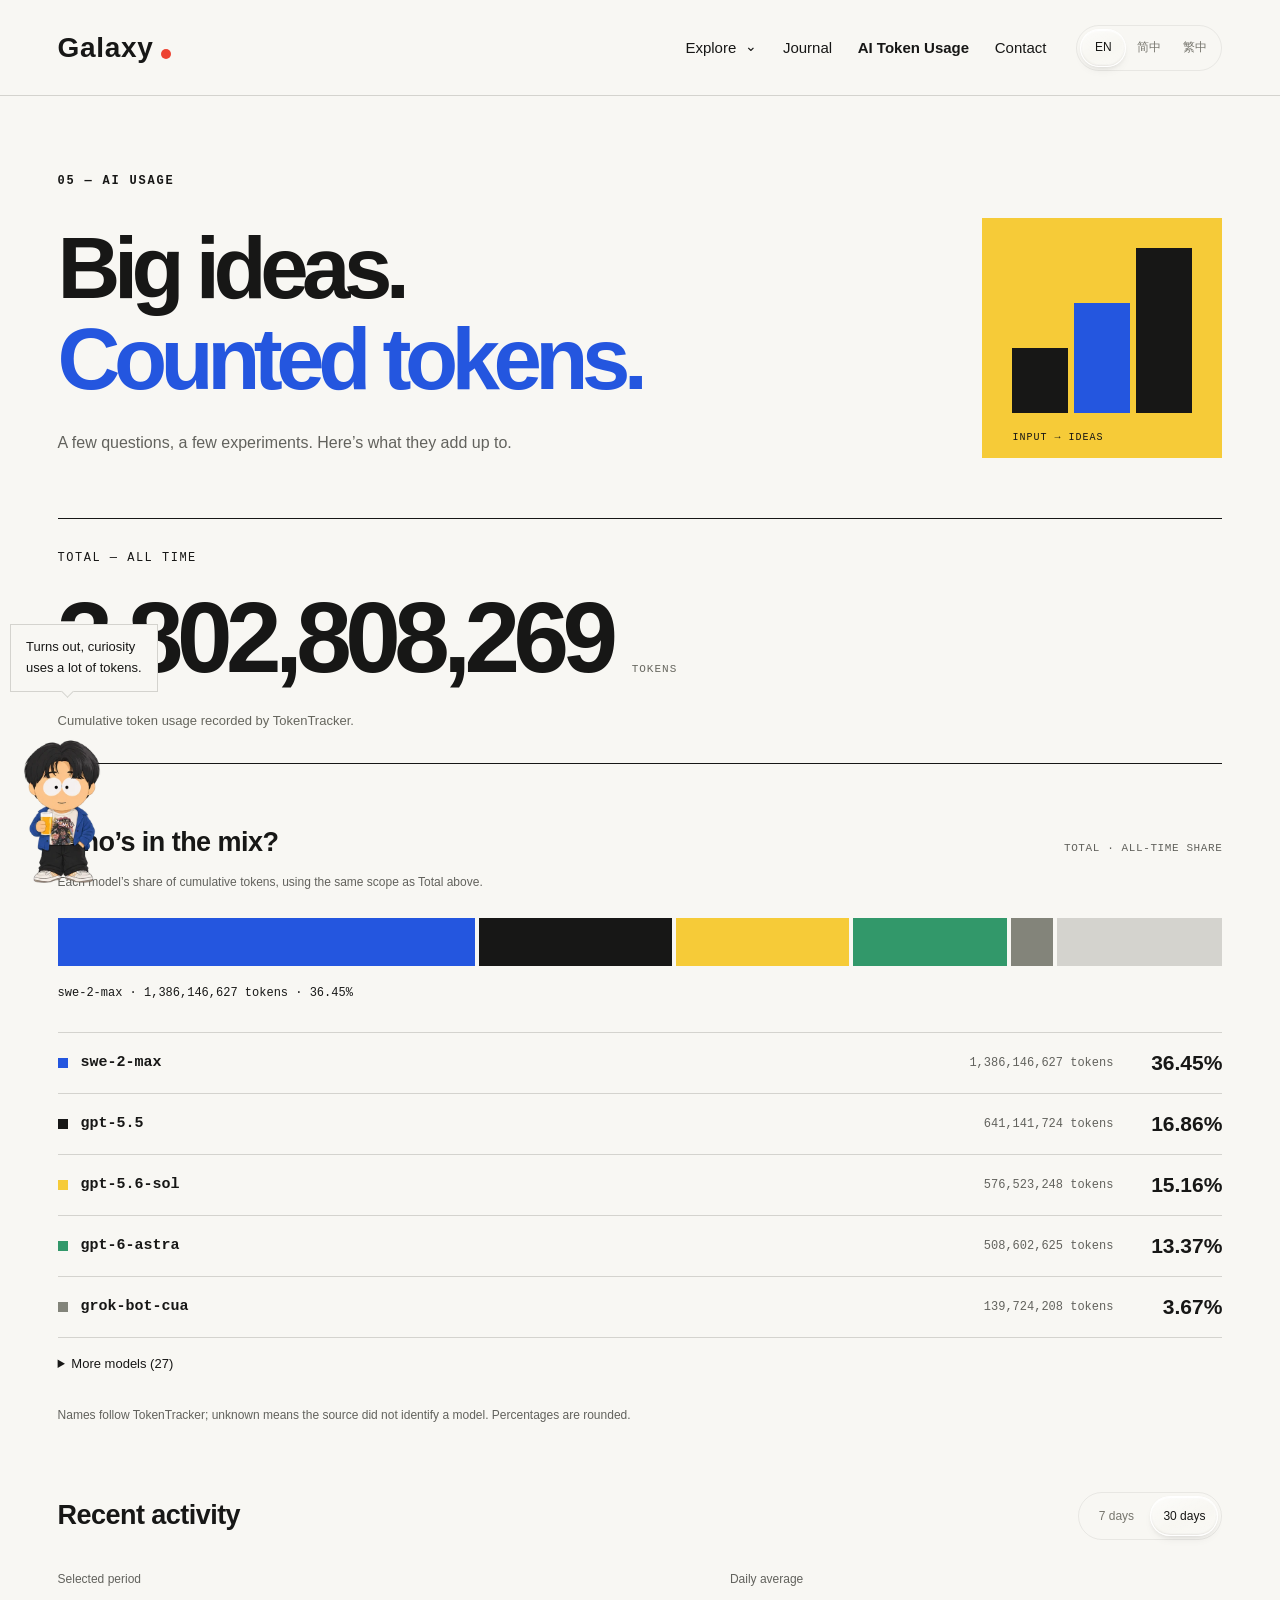
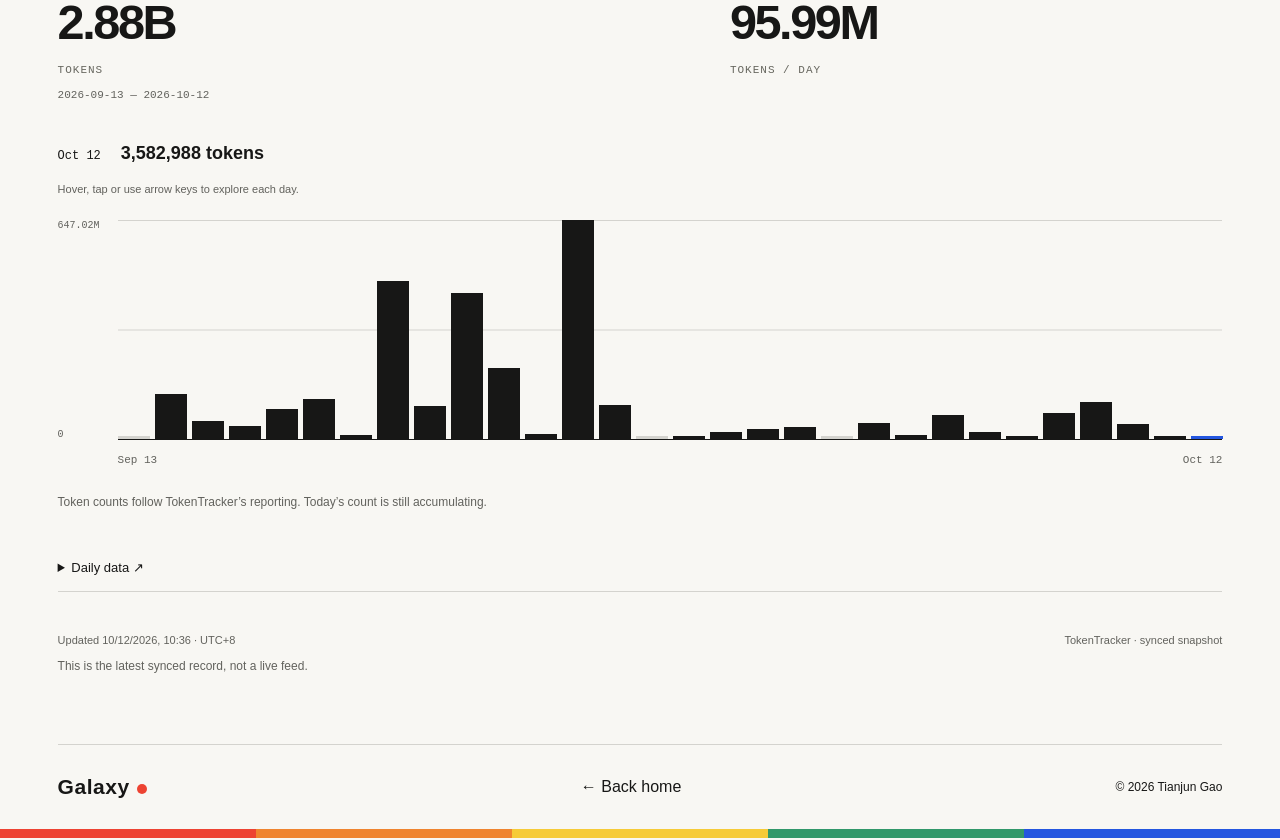
==== commit 1ed8f8da: "Refresh AI token usage snapshot for 2026-10-12" ====
--- a/ai-usage/index.html
+++ b/ai-usage/index.html
@@ -17,4 +17,4 @@
 <div class="usage-note"><span id="updated-at"></span><span data-i18n="snapshot">TokenTracker · 同步快照</span></div><p class="usage-footnote" data-i18n="note">這是最近一次同步的記錄，並非即時數據。</p>
 </div></main>
 <footer><a href="/tianjun-portfolio/" class="wordmark brand-wordmark" lang="en">Galaxy<span class="logo-dot"></span></a><a href="/tianjun-portfolio/" data-i18n="backHome">← 回到首頁</a><span>© 2026 <span data-i18n="name">高天駿</span></span></footer><div class="color-bar" aria-hidden="true"><i></i><i></i><i></i><i></i><i></i></div>
-<script src="../locale.js?v=5515fde6aac1"></script><script src="usage.js?v=feb43ce2b120"></script><script src="../header.js?v=e4e836d468a0"></script><script src="../pet.js?v=10dcb9b70b74"></script></body></html>
+<script src="../locale.js?v=5515fde6aac1"></script><script src="usage.js?v=324cfb530e9f"></script><script src="../header.js?v=e4e836d468a0"></script><script src="../pet.js?v=e88f46da22c7"></script></body></html>
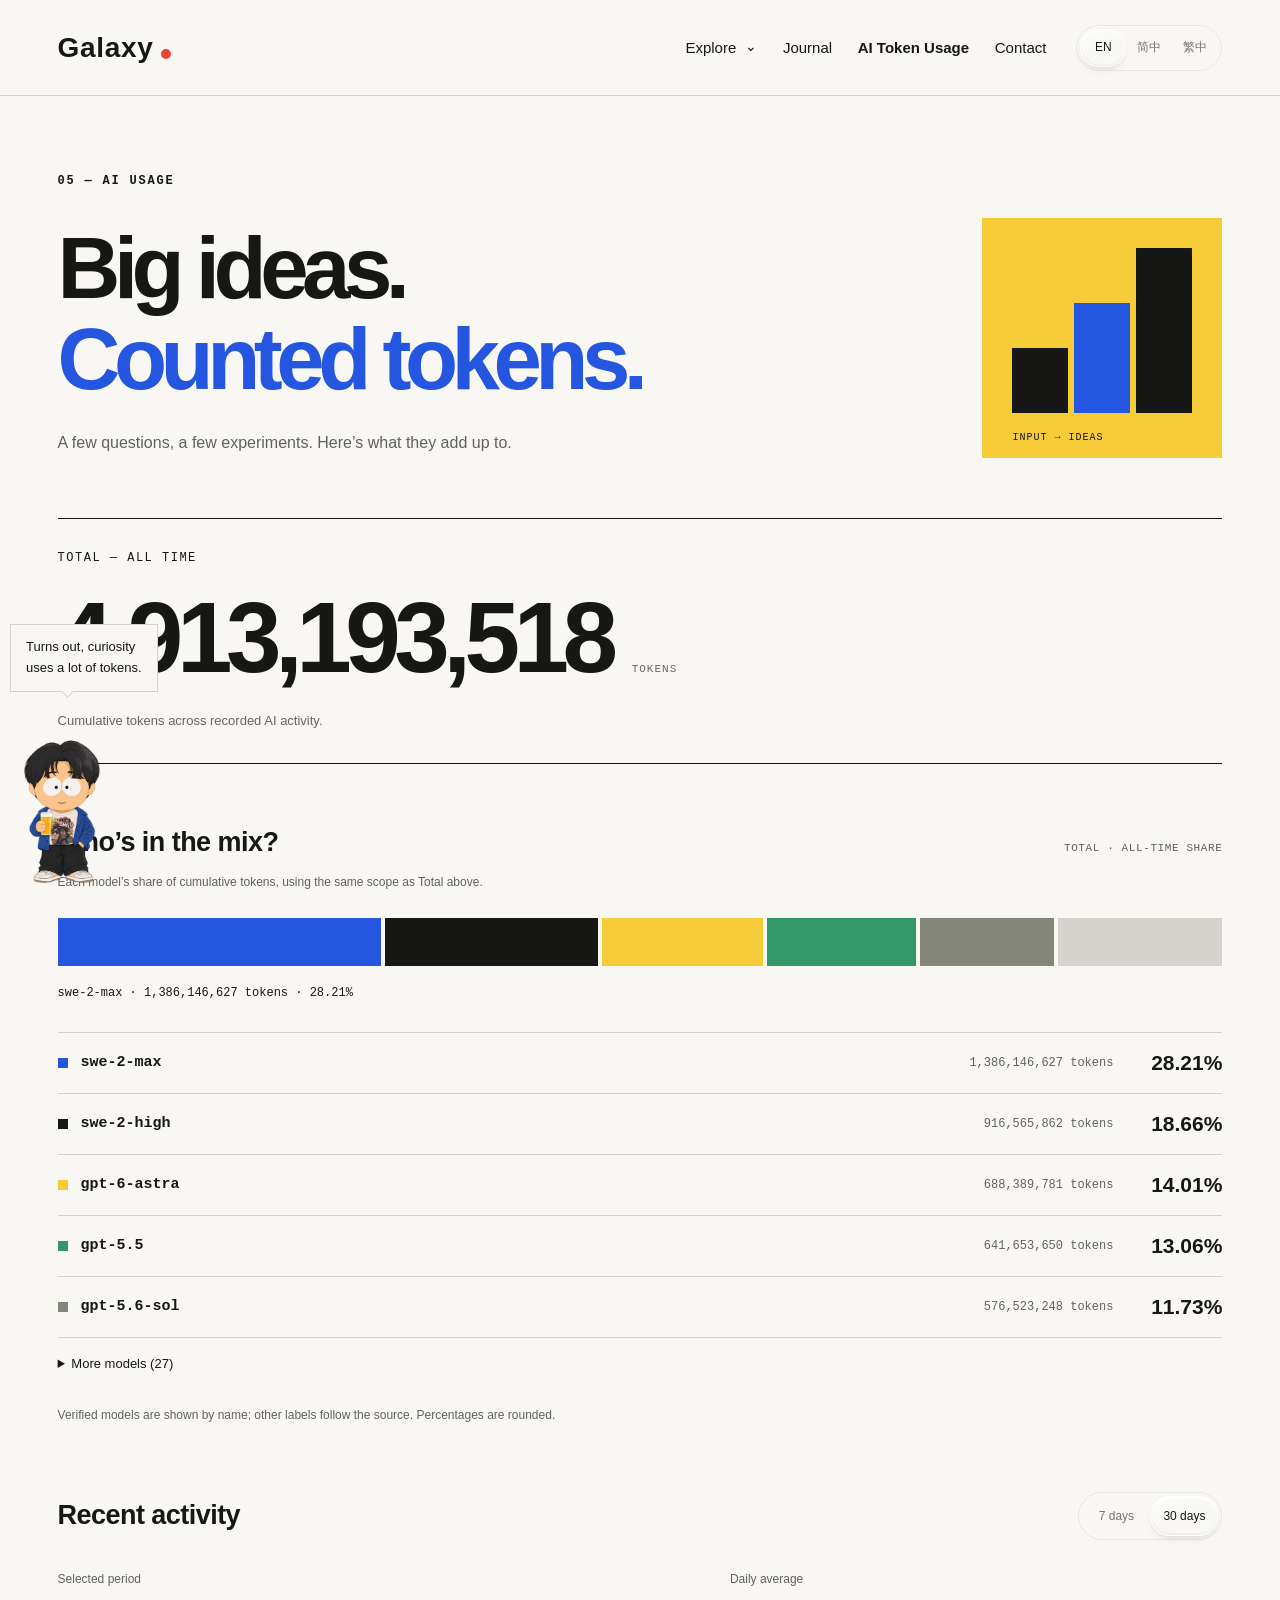
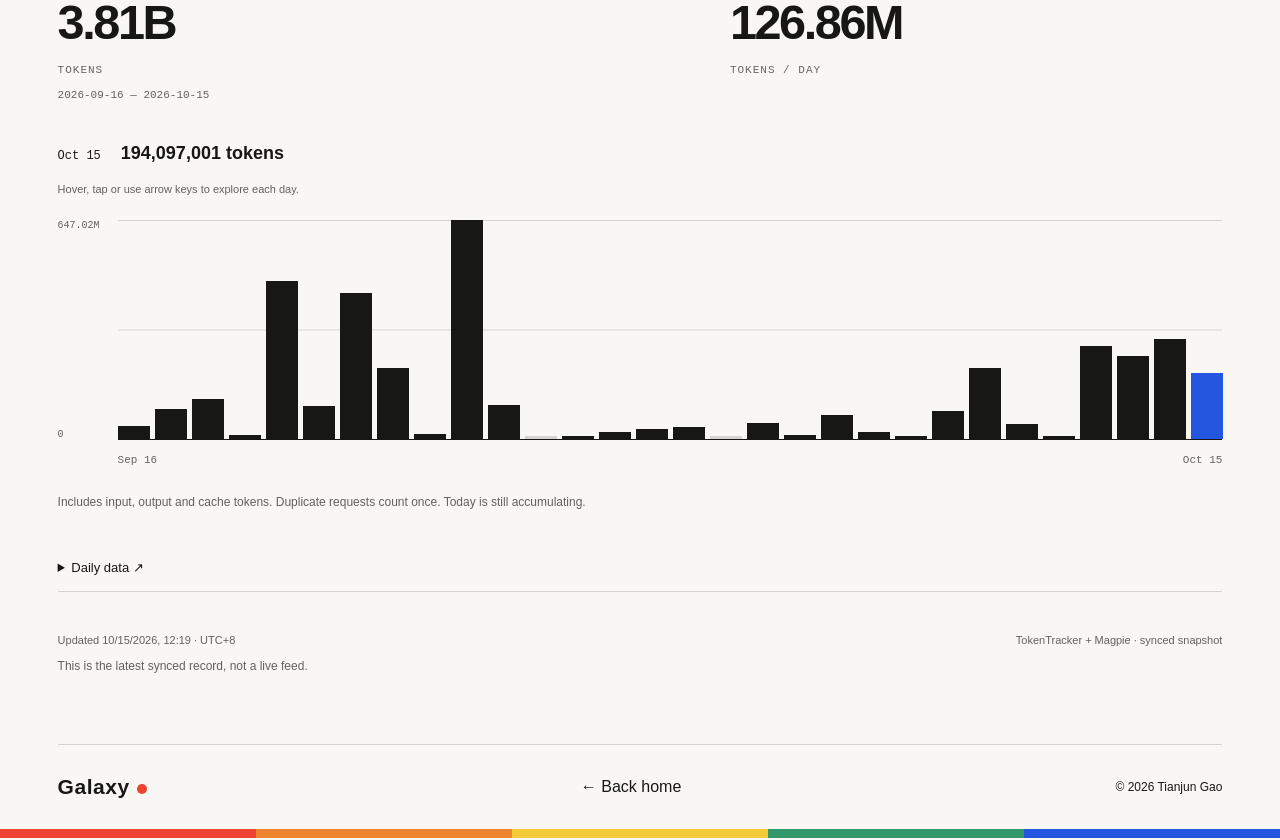
==== commit 757278d1: "Reconcile missing AI token usage and refresh model shares" ====
--- a/ai-usage/index.html
+++ b/ai-usage/index.html
@@ -6,15 +6,15 @@
 <section class="usage-intro"><div><p class="eyebrow">05 — AI USAGE</p><h1 data-i18n="headline">腦洞不限，<br><span>Token 有數。</span></h1><p class="usage-deck" data-i18n="deck">把日常的思考與實踐，留下一點數字的痕跡。</p></div><div class="usage-art" aria-hidden="true"><i></i><i></i><i></i><span>INPUT → IDEAS</span></div></section>
 <p id="load-status" role="status" data-i18n="loading">正在讀取用量…</p>
 <div id="usage-data" hidden>
-<section class="total-block" aria-label="Total tokens"><p class="total-label" data-i18n="totalLabel">TOTAL — 累計用量</p><div class="total-value"><strong id="all-total">—</strong><span class="metric-unit">TOKENS</span></div><p class="total-caption" data-i18n="totalCaption">TokenTracker 記錄至今的 token 總量。</p></section>
-<section class="model-section" aria-labelledby="model-title"><div class="model-heading"><h2 id="model-title" data-i18n="modelsTitle">誰在一起開腦洞？</h2><span class="model-scope" data-i18n="modelsScope">TOTAL · 累計占比</span></div><p class="model-caption" data-i18n="modelsCaption">按各模型的累計 token 用量計算，與上方 Total 使用相同口徑。</p><div id="model-stack" class="model-stack" role="group" aria-label="Model token shares"></div><p class="model-readout" id="model-readout" aria-live="polite"></p><div id="model-leaders" class="model-list"></div><details class="model-details"><summary id="more-models"></summary><div id="model-rest" class="model-list"></div></details><p class="model-caption" data-i18n="modelNames">保留 TokenTracker 的模型名稱；unknown 表示來源未標記模型。百分比經過四捨五入。</p></section>
+<section class="total-block" aria-label="Total tokens"><p class="total-label" data-i18n="totalLabel">TOTAL — 累計用量</p><div class="total-value"><strong id="all-total">—</strong><span class="metric-unit">TOKENS</span></div><p class="total-caption" data-i18n="totalCaption">已記錄的 AI 活動累計 token 用量。</p></section>
+<section class="model-section" aria-labelledby="model-title"><div class="model-heading"><h2 id="model-title" data-i18n="modelsTitle">誰在一起開腦洞？</h2><span class="model-scope" data-i18n="modelsScope">TOTAL · 累計占比</span></div><p class="model-caption" data-i18n="modelsCaption">按各模型的累計 token 用量計算，與上方 Total 使用相同口徑。</p><div id="model-stack" class="model-stack" role="group" aria-label="Model token shares"></div><p class="model-readout" id="model-readout" aria-live="polite"></p><div id="model-leaders" class="model-list"></div><details class="model-details"><summary id="more-models"></summary><div id="model-rest" class="model-list"></div></details><p class="model-caption" data-i18n="modelNames">已核實的模型按名稱列出，其餘保留來源標記。百分比經過四捨五入。</p></section>
 <section id="trend" aria-labelledby="trend-title"><div class="usage-toolbar"><h2 id="trend-title" data-i18n="trend">用量趨勢</h2><div class="range-switch" role="group" aria-label="Time range"><button type="button" data-range="7" aria-pressed="false" data-i18n="seven">7 天</button><button type="button" data-range="30" aria-pressed="true" data-i18n="thirty">30 天</button></div></div>
 <div class="usage-metrics"><div class="metric-main"><p data-i18n="period">期間用量</p><strong id="period-total">—</strong><span class="metric-unit">TOKENS</span><span id="date-range"></span></div><div><p data-i18n="average">日均用量</p><strong id="daily-average">—</strong><span class="metric-unit">TOKENS / DAY</span></div></div>
 <div class="chart-readout" aria-live="polite"><span id="selected-date"></span><strong id="selected-tokens"></strong></div><p class="chart-help" data-i18n="help">移到或點選柱形，查看每日用量。</p>
 <div class="chart-layout"><div class="chart-axis" aria-hidden="true"><span id="chart-max"></span><span>0</span></div><div class="chart-body"><div class="daily-chart" id="daily-chart" role="group" aria-label="Daily token usage"></div><div class="chart-dates" aria-hidden="true"><span id="chart-start"></span><span id="chart-end"></span></div></div></div>
-<p class="usage-definition" data-i18n="definition">沿用 TokenTracker 的 token 統計口徑；當天數據仍在累積。</p>
+<p class="usage-definition" data-i18n="definition">包含輸入、輸出與快取 token；重複請求只計一次。當天數據仍在累積。</p>
 <details class="daily-details"><summary data-i18n="details">每日數據 ↗</summary><table><thead><tr><th data-i18n="date">日期</th><th>Tokens</th></tr></thead><tbody id="daily-rows"></tbody></table></details></section>
-<div class="usage-note"><span id="updated-at"></span><span data-i18n="snapshot">TokenTracker · 同步快照</span></div><p class="usage-footnote" data-i18n="note">這是最近一次同步的記錄，並非即時數據。</p>
+<div class="usage-note"><span id="updated-at"></span><span data-i18n="snapshot">TokenTracker + Magpie · 同步快照</span></div><p class="usage-footnote" data-i18n="note">這是最近一次同步的記錄，並非即時數據。</p>
 </div></main>
 <footer><a href="/tianjun-portfolio/" class="wordmark brand-wordmark" lang="en">Galaxy<span class="logo-dot"></span></a><a href="/tianjun-portfolio/" data-i18n="backHome">← 回到首頁</a><span>© 2026 <span data-i18n="name">高天駿</span></span></footer><div class="color-bar" aria-hidden="true"><i></i><i></i><i></i><i></i><i></i></div>
-<script src="../locale.js?v=5515fde6aac1"></script><script src="usage.js?v=324cfb530e9f"></script><script src="../header.js?v=e4e836d468a0"></script><script src="../pet.js?v=e88f46da22c7"></script></body></html>
+<script src="../locale.js?v=5515fde6aac1"></script><script src="usage.js?v=d72102eb6bb4"></script><script src="../header.js?v=e4e836d468a0"></script><script src="../pet.js?v=e88f46da22c7"></script></body></html>
